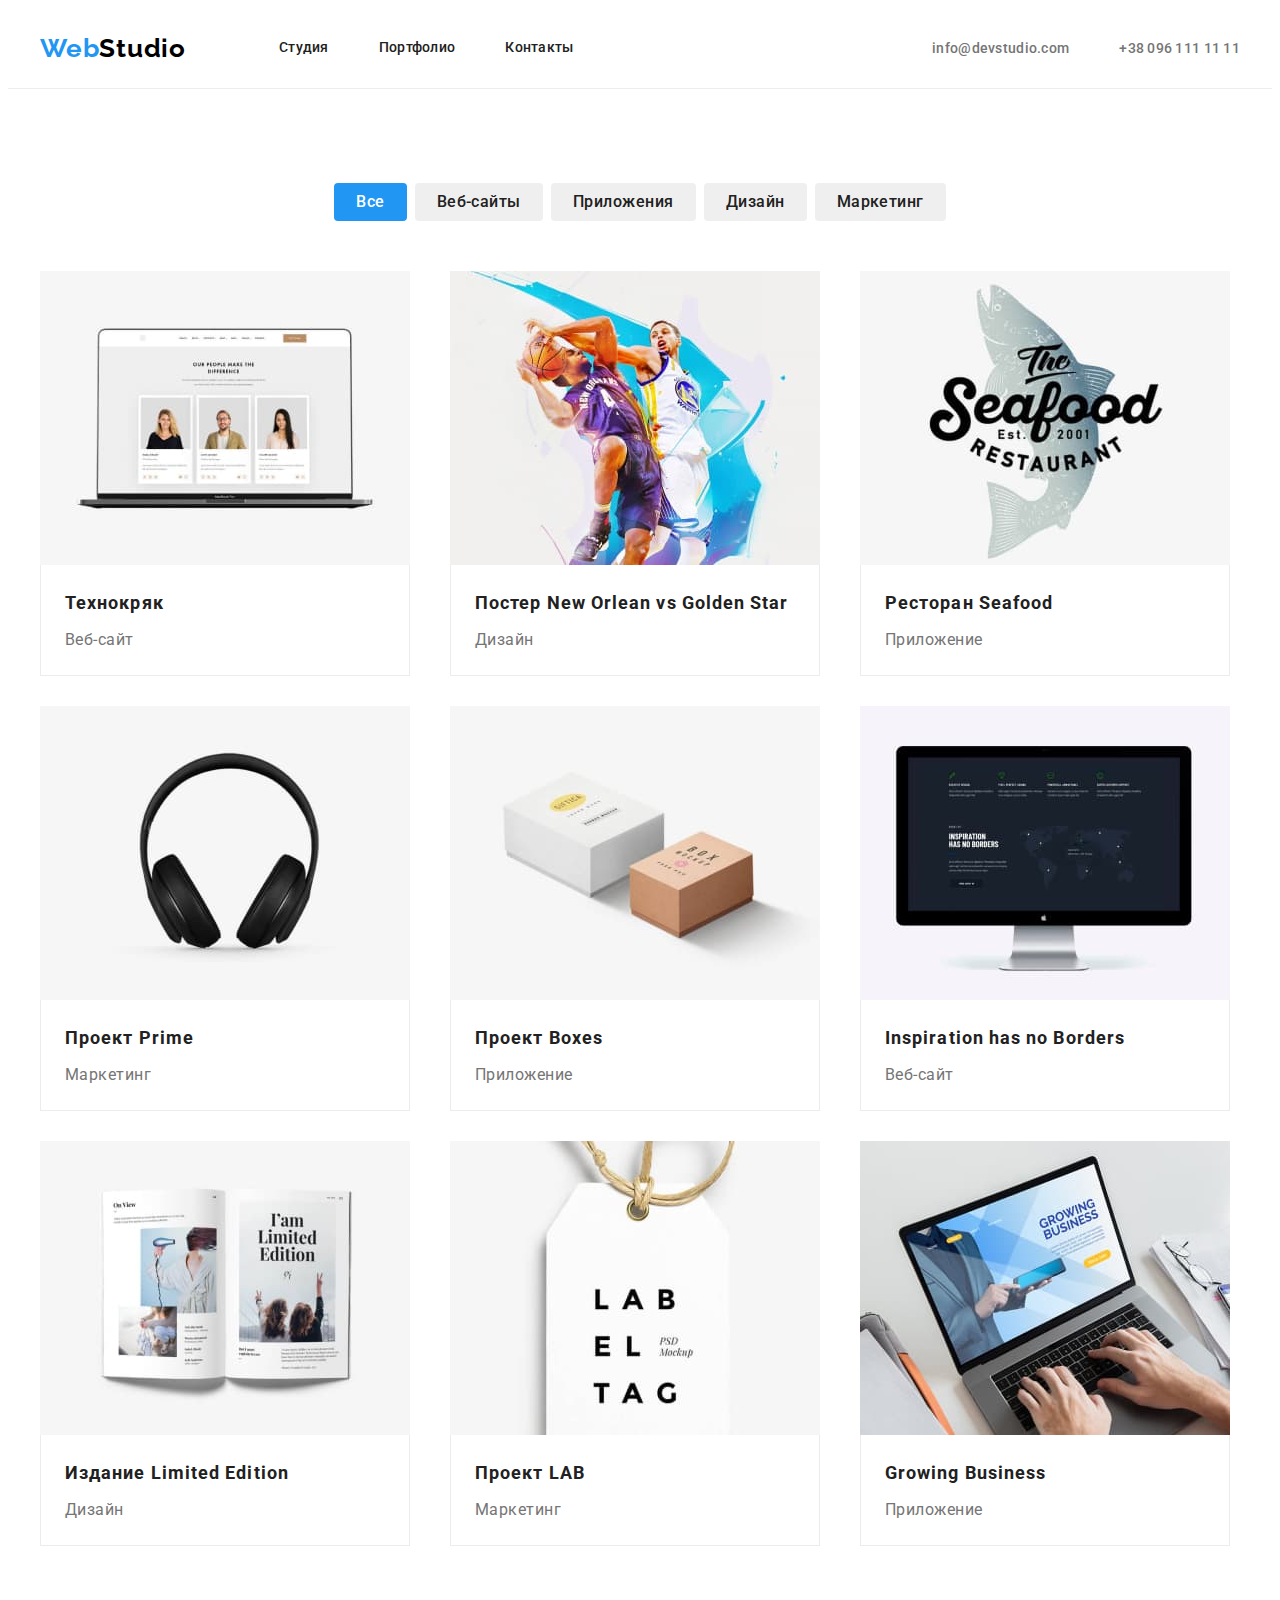
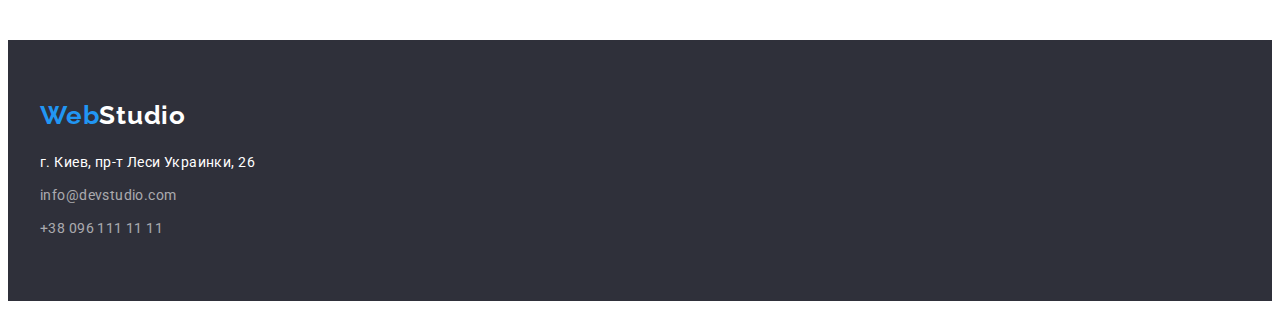
==== portfolio.html @ a1114e15 "start" ====
<!DOCTYPE html>
<html lang="en">
<head>
    <meta charset="UTF-8">
    <meta http-equiv="X-UA-Compatible" content="IE=edge">
    <meta name="viewport" content="width=device-width, initial-scale=1.0">
    <link rel="preconnect" href="https://fonts.googleapis.com">
    <link rel="preconnect" href="https://fonts.gstatic.com" crossorigin>
    <link href="https://fonts.googleapis.com/css2?family=Raleway:wght@700&family=Roboto:wght@400;500;700;900&display=swap"
    rel="stylesheet">
    <link rel="stylesheet" href="https://cdnjs.cloudflare.com/ajax/libs/modern-normalize/1.1.0/modern-normalize.min.css"
        integrity="sha512-wpPYUAdjBVSE4KJnH1VR1HeZfpl1ub8YT/NKx4PuQ5NmX2tKuGu6U/JRp5y+Y8XG2tV+wKQpNHVUX03MfMFn9Q=="
        crossorigin="anonymous" referrerpolicy="no-referrer" />
    <link rel="stylesheet" href="./css/styles.css">
    <title>Портфолио</title>
</head>
<body>
    <header class="header">
        <div class="container">
            <a class="logo-link" href="./index.html"><span class="logo-text">Web</span>Studio</a>
            <nav class="navigation">
                <ul class="nav-list list">
                    <li class="nav-item"><a class="nav-link link" href="./index.html">Студия</a></li>
                    <li class="nav-item"><a class="nav-link link" href="">Портфолио</a></li>
                    <li class="nav-item"><a class="nav-link link" href="">Контакты</a></li>
                </ul>
            </nav>
            <ul class="header-list list">
                <li class="header-item"><a class="header-link link"
                        href="mailto:https://www.webstudio.com">info@devstudio.com</a></li>
                <li class="header-item"><a class="header-link link" href="tel:+380961111111">+38 096 111 11 11</a></li>
            </ul>
        </div>
    </header>

    <main class="main">
    <section class="section-btn">
        <div class="container">
            <ul class="btn-list list">
                <li class="btn-item"><button class="btn-text current" type="button">Все</button></li>
                <li class="btn-item"><button class="btn-text" type="button">Веб-сайты</button></li>
                <li class="btn-item"><button class="btn-text" type="button">Приложения</button></li>
                <li class="btn-item"><button class="btn-text" type="button">Дизайн</button></li>
                <li class="btn-item"><button class="btn-text" type="button">Маркетинг</button></li>
            </ul>
        </div>
        <div class="container">
            <ul class="project-list list">
                <li class="project-item">
                    <img class="project-image" src="./images/project1.jpg" width="370" alt="Изображение проекта">
                    <div class="project-content">
                    <h2 class="project-title">Технокряк</h2>
                    <p class="project-text">Веб-сайт</p>
                    </div>
                </li>
                <li class="project-item">
                    <img class="project-image" src="./images/project2.jpg" width="370" alt="Изображение проектаИзображение проекта">
                    <div class="project-content">
                    <h2 class="project-title">Постер New Orlean vs Golden Star</h2>
                    <p class="project-text">Дизайн</p>
                    </div>
                </li>
                <li class="project-item">
                    <img class="project-image" src="./images/project3.jpg" width="370" alt="Изображение проекта">
                    <div class="project-content">
                    <h2 class="project-title">Ресторан Seafood</h2>
                    <p class="project-text">Приложение</p>
                    </div>
                </li>
                <li class="project-item">
                    <img class="project-image" src="./images/project4.jpg" width="370" alt="Изображение проекта">
                    <div class="project-content">
                    <h2 class="project-title">Проект Prime</h2>
                    <p class="project-text">Маркетинг</p>
                    </div>
                </li>
                <li class="project-item">
                    <img class="project-image" src="./images/project5.jpg" width="370" alt="Изображение проекта">
                    <div class="project-content">
                    <h2 class="project-title">Проект Boxes</h2>
                    <p class="project-text">Приложение</p>
                    </div>
                </li>
                <li class="project-item">
                    <img class="project-image" src="./images/project6.jpg" width="370" alt="Изображение проекта">
                    <div class="project-content">
                    <h2 class="project-title">Inspiration has no Borders</h2>
                    <p class="project-text">Веб-сайт</p>
                    </div>
                </li>
                <li class="project-item">
                    <img class="project-image" src="./images/project7.jpg" width="370" alt="Изображение проекта">
                    <div class="project-content">
                    <h2 class="project-title">Издание Limited Edition</h2>
                    <p class="project-text">Дизайн</p>
                    </div>
                </li>
                <li class="project-item">
                    <img class="project-image" src="./images/project8.jpg" width="370" alt="Изображение проекта">
                    <div class="project-content">
                    <h2 class="project-title">Проект LAB</h2>
                    <p class="project-text">Маркетинг</p>
                    </div>
                </li>
                <li class="project-item">
                    <img class="project-image" src="./images/project9.jpg" width="370" alt="Изображение проекта">
                    <div class="project-content">
                    <h2 class="project-title">Growing Business</h2>
                    <p class="project-text">Приложение</p>
                    </div>
                </li>
            </ul>
        </div>
    </section>
    </main>
    
    <footer class="footer">
        <div class="container">
            <a class="logo-bottom-link" href=""><span class="logo-bottom-text">Web</span>Studio</a>
            <address class="address">
                <span class="address-text">г. Киев, пр-т Леси Украинки, 26</span>
                <a class="address-link link" href="mailto:https://www.webstudio.com">info@devstudio.com</a>
                <a class="address-link-bottom link" href="tel:+380961111111">+38 096 111 11 11</a>
            </address>
        </div>
    </footer>
</body>
</html>
---- css/styles.css ----
:root {
    --primary-text-color: #212121;
    --secondary-text-color: #757575;
    --acent-text-color: #2196f3;
}

body {
    font-family: 'Roboto', sans-serif;
    color: var(--primary-text-color);
}

p, h1, h2, h3, h4, h5, h6 {
    margin: 0;
}
 ul {
     padding-left: 0;
     margin: 0;
 }

 .container {
     width: 1200px;
     padding-left: 15px;
     padding-right: 15px;
     margin: 0 auto;
 }

.link {
    text-decoration: none;
}

.list {
    list-style: none;
}

.centered {
    text-align: center;
}

.header {
    border-bottom-width: 1px;
    border-bottom-style: solid;
    border-bottom-color: #ECECEC
}

.header .container {
    display: flex;
    align-items: center;
}
/* ----------------------LOGO----------------------------- */
.logo-link {
    text-decoration: none;
    font-family: 'Raleway', sans-serif;
    font-weight: 700;
    font-size: 26px;
    line-height: 1.19;
    letter-spacing: 0.03em;
    color: #000000;

    margin-right: 93px;
}

.logo-text {
    font-weight: 700;
    font-size: 26px;
    line-height: 1.19;
    letter-spacing: 0.03em;
    color: var(--acent-text-color)
}

.nav-list {
    display: flex;
}

.nav-item:not(:last-child) {
    margin-right: 50px;
}

.nav-link {
    display: block;
    font-weight: 500;
    font-size: 14px;
    line-height: 1.14;
    letter-spacing: 0.02em;
    color: var(--primary-text-color);

    padding-top: 32px;
    padding-bottom: 32px;
}

.header-list {
    display: flex;
    margin-left: auto;
}

.header-item:not(:last-child) {
    margin-right: 50px;
}

.header-link {
    font-weight: 500;
    font-size: 14px;
    line-height: 1.14;
    letter-spacing: 0.02em;
    color: var(--secondary-text-color);
}

.link:hover, 
.link:focus, 
.link:active {
    color: var(--acent-text-color);
}


/* ----------------------HERO----------------------------- */

.hero {
    background-color: #2F303A
}

.hero .container {
    padding-top: 200px;
    padding-bottom: 200px;
}

.hero-title {
    font-weight: 900;
    font-size: 44px;
    line-height: 1.36;
    text-align: center;
    letter-spacing: 0.06em;
    text-transform: uppercase;
    color: #FFFFFF;
    margin-bottom: 30px;
    width: 696px;
    margin-left: auto;
    margin-right: auto;
}

.hero-btn {
    display: inline-block;
    background-color: var(--acent-text-color);
    font-family: 'Roboto', sans-serif;
    font-weight: 700;
    font-size: 16px;
    line-height: 1.88;
  
    text-align: center;
    letter-spacing: 0.06em;
    color: #FFFFFF;
    cursor: pointer;
    min-width: 200px;
    padding: 10px 32px;
    border-radius: 4px;
    border: 0px;
}

/* ----------------------QUALITIES----------------------------- */

.qualities {
    padding-top: 94px;
    padding-bottom: 94px;
}

.qualities-list {
    display: flex;
}

.qualities-item:not(:last-child) {
    margin-right: 30px;
}

.qualities-title {
    font-weight: 700;
    font-size: 14px;
    line-height: 1.14;
    letter-spacing: 0.03em;
    text-transform: uppercase;
    margin-bottom: 10px;
}

.qualities-text {
    font-size: 14px;
    line-height: 1.71;
    letter-spacing: 0.03em;
    color: var(--secondary-text-color);
    width: 270px;
}

/* ----------------------ABOUT----------------------------- */

.about {
    padding-bottom: 94px;
}

.about-title {
    font-weight: 700;
    font-size: 36px;
    line-height: 1.17;
    text-align: center;
    letter-spacing: 0.03em;
    margin-bottom: 50px;
}

.about-list {
    display: flex;
}

.about-item:not(:last-child) {
    margin-right: 30px;
}

.about-image {
    display: block;
}

/* ----------------------TEAM----------------------------- */

.team {
    background-color: #F5F4FA;
    padding-top: 94px;
    padding-bottom: 94px;
}

.team-main-title {
    font-weight: 700;
    font-size: 36px;
    line-height: 1.17;
    text-align: center;
    letter-spacing: 0.03em;
    margin-bottom: 50px;
}

.team-list {
    display: flex;
}

.team-item:not(:last-child) {
    margin-right: 30px;
}

.team-title {
    font-weight: 500;
    font-size: 16px;
    line-height: 1.19;
    text-align: center;
    letter-spacing: 0.03em;
    margin-bottom: 10px;
}

.team-image {
    display: block;
}

.team-content {
    padding-top: 30px;
    padding-bottom: 30px;
}



.team-text {
    font-size: 16px;
    line-height: 1.19;
    text-align: center;
    letter-spacing: 0.03em;
    color: var(--secondary-text-color);
}

/* ----------------------FOOTER----------------------------- */

.footer {
    background-color: #2F303A;
    padding-top: 60px;
    padding-bottom: 60px;
}

.logo-bottom-link {
    display: block;
    font-family: 'Raleway';
    font-weight: 700;
    font-size: 26px;
    line-height: 1.19;
    letter-spacing: 0.03em;
    color: #FFFFFF;
    text-decoration: none;
    margin-bottom: 20px;
}

.logo-bottom-text {
    font-family: 'Raleway';
    font-weight: 700;
    font-size: 26px;
    line-height: 1.19;
    letter-spacing: 0.03em;
    color: var(--acent-text-color);
}

.address-text {
    display: block;
    font-style: normal;
    font-size: 14px;
    line-height: 1.71;
    letter-spacing: 0.03em;
    color: #FFFFFF;
    margin-bottom: 9px;
}

.address-link {
    display: block;
    font-style: normal;
    font-weight: 400;
    font-size: 14px;
    line-height: 1.71;
    letter-spacing: 0.03em;
    color: rgba(255, 255, 255, 0.6);
    margin-bottom: 9px;
}

.address-link-bottom {
    font-style: normal;
    font-weight: 400;
    font-size: 14px;
    line-height: 1.71;
    letter-spacing: 0.03em;
    color: rgba(255, 255, 255, 0.6);
}

/* ----------------------BUTTONS--------------------------- */

.section-btn {
    padding-top: 94px;
    padding-bottom: 94px;
}

.btn-list {
    display: flex;
    justify-content: center;
    margin-bottom: 50px;
}

.btn-item:not(:last-child) {
    margin-right: 8px;
}

.btn-text {
    font-family: 'Roboto';
    font-weight: 500;
    font-size: 16px;
    line-height: 1.62;
    text-align: center;
    letter-spacing: 0.03em;
    color: var(--primary-text-color);
    cursor: pointer;
    border-radius: 4px;
    border: 0px;
    padding: 6px 22px;
}

.current {
    background-color: #2196F3;
    color: #FFFFFF;
}

.btn-text:hover,
.btn-text:focus {
    background-color: #2196F3;
    color: #FFFFFF;
}

/* ----------------------PROJECT--------------------------- */

.project-list {
    display: flex;
    flex-wrap: wrap;
    margin-left: -30px;
    margin-bottom: -30px;
}

.project-item {
    width: calc(100% / 3 - 30px);
    margin-left: 30px;
    margin-bottom: 30px;
}

.project-image {
    display: block;
}

.project-content {
    box-sizing: border-box;
    width: 370px;
    padding: 20px 24px;
    border-width: 1px;
    border-style: solid;
    border-color: #ECECEC;
    border-top: none
}

.project-title {
    font-size: 18px;
    line-height: 2.0;
    letter-spacing: 0.06em;
    margin-bottom: 4px;
}

.project-text {
    font-size: 16px;
    line-height: 1.88;
    letter-spacing: 0.03em;
    color: var(--secondary-text-color);
}
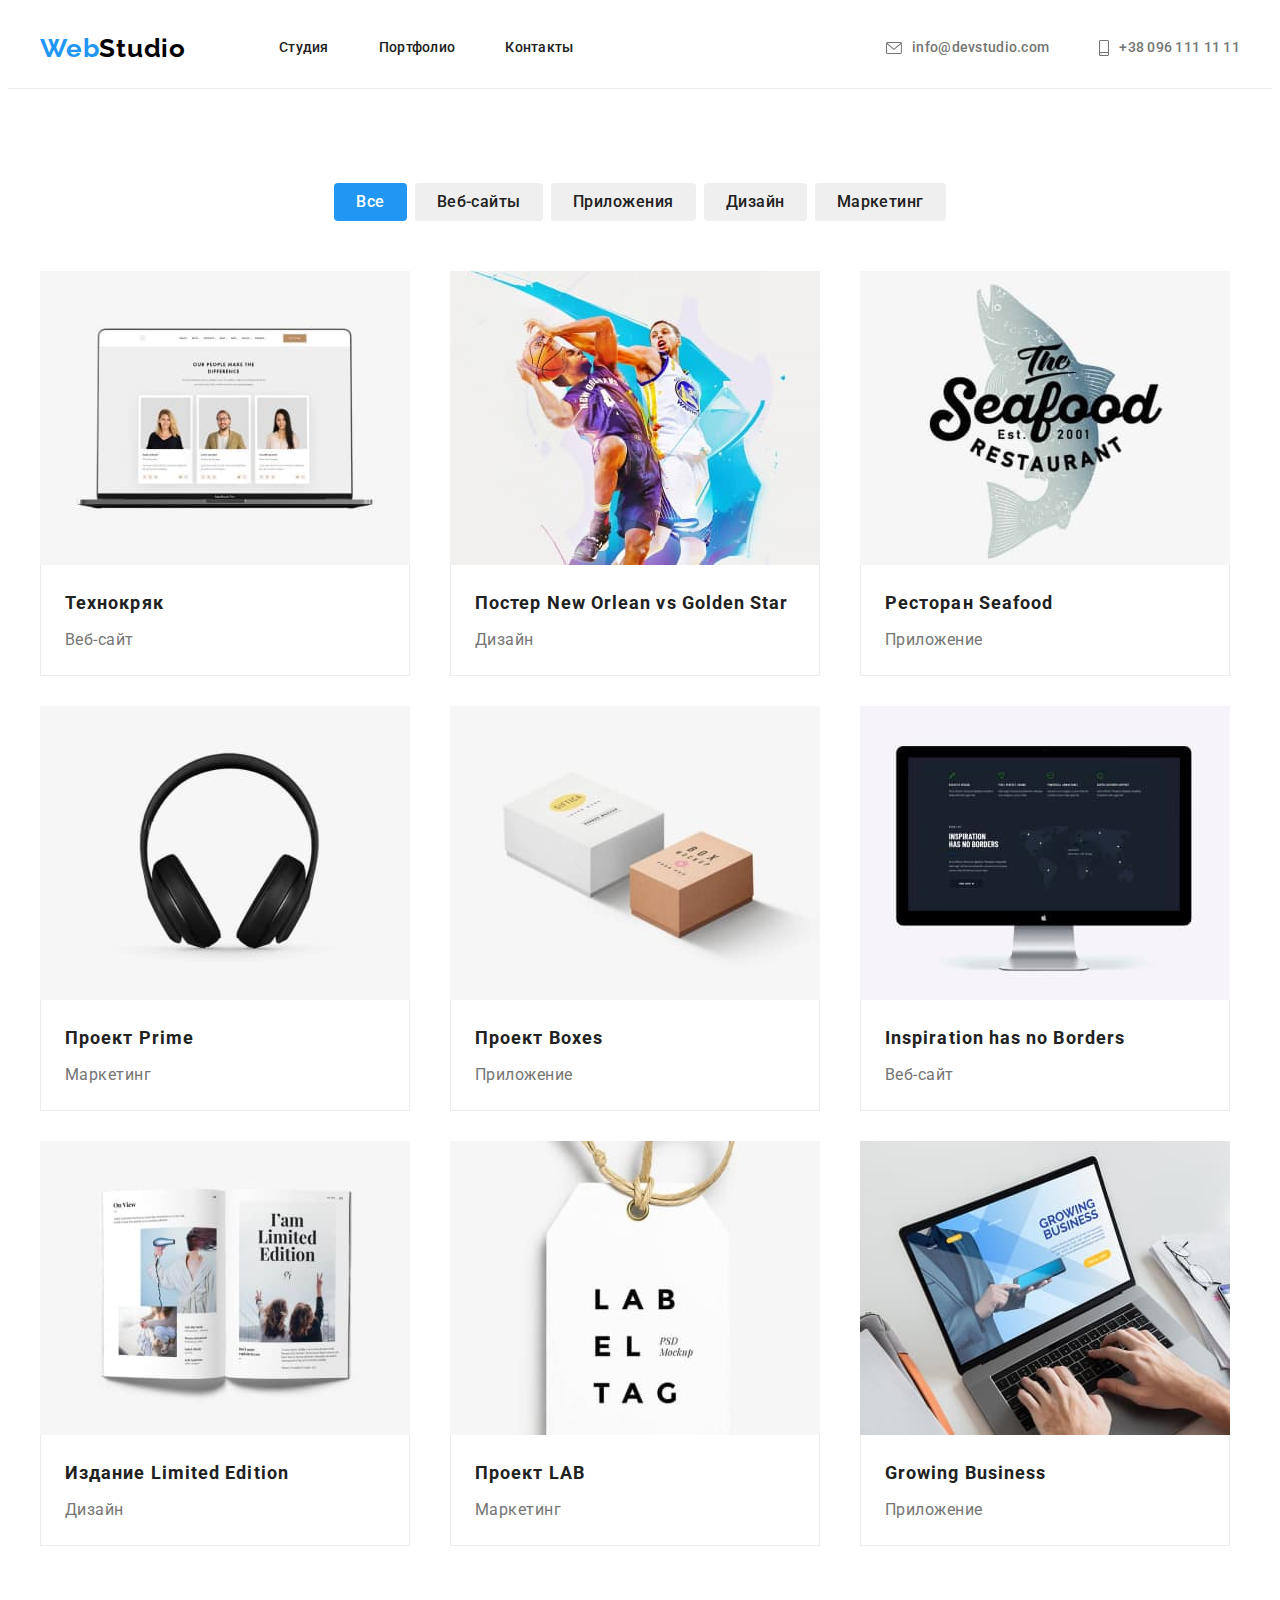
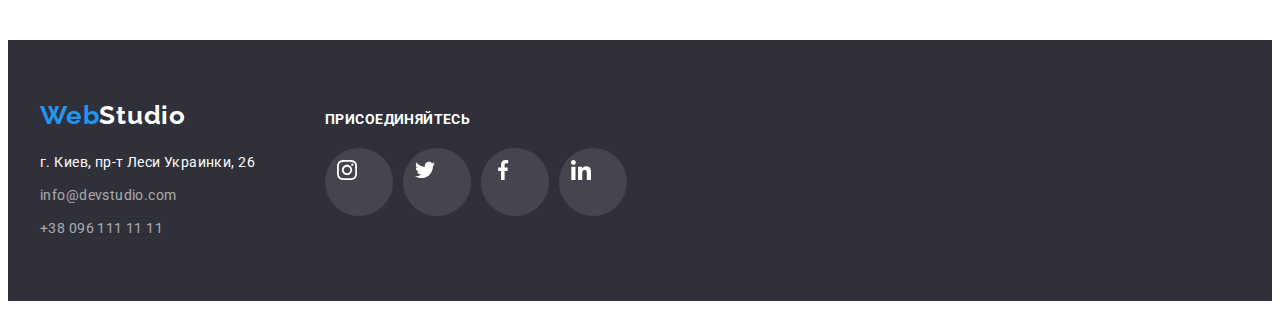
==== commit c4017709: "finish" ====
--- a/portfolio.html
+++ b/portfolio.html
@@ -21,14 +21,19 @@
             <nav class="navigation">
                 <ul class="nav-list list">
                     <li class="nav-item"><a class="nav-link link" href="./index.html">Студия</a></li>
-                    <li class="nav-item"><a class="nav-link link" href="">Портфолио</a></li>
+                    <li class="nav-item"><a class="nav-link link" href="./portfolio.html">Портфолио</a></li>
                     <li class="nav-item"><a class="nav-link link" href="">Контакты</a></li>
                 </ul>
             </nav>
             <ul class="header-list list">
-                <li class="header-item"><a class="header-link link"
-                        href="mailto:https://www.webstudio.com">info@devstudio.com</a></li>
-                <li class="header-item"><a class="header-link link" href="tel:+380961111111">+38 096 111 11 11</a></li>
+                <li class="header-item"><a class="header-link link" href="mailto:https://www.webstudio.com">
+                        <svg class="header-link-icon" width="16" height="12">
+                            <use href="./images/icons.svg#icon-envelope"></use>
+                        </svg> info@devstudio.com</a></li>
+                <li class="header-item"><a class="header-link link" href="tel:+380961111111">
+                        <svg class="header-link-icon" width="10" height="16">
+                            <use href="./images/icons.svg#icon-smartphone"></use>
+                        </svg>+38 096 111 11 11</a></li>
             </ul>
         </div>
     </header>
@@ -116,12 +121,44 @@
     
     <footer class="footer">
         <div class="container">
-            <a class="logo-bottom-link" href=""><span class="logo-bottom-text">Web</span>Studio</a>
-            <address class="address">
-                <span class="address-text">г. Киев, пр-т Леси Украинки, 26</span>
-                <a class="address-link link" href="mailto:https://www.webstudio.com">info@devstudio.com</a>
-                <a class="address-link-bottom link" href="tel:+380961111111">+38 096 111 11 11</a>
-            </address>
+            <div class="adress-container">
+                <a class="logo-bottom-link" href=""><span class="logo-bottom-text">Web</span>Studio</a>
+                <address class="address">
+                    <span class="address-text">г. Киев, пр-т Леси Украинки, 26</span>
+                    <a class="address-link link" href="mailto:https://www.webstudio.com">info@devstudio.com</a>
+                    <a class="address-link-bottom link" href="tel:+380961111111">+38 096 111 11 11</a>
+                </address>
+            </div>
+            <div class="join">
+                <h2 class="join-title">присоединяйтесь</h2>
+                <ul class="join-list list">
+                    <li class="join-item">
+                        <a class="join-link" href="">
+                            <svg class="join-link-icon" width="20" height="20">
+                                <use href="./images/icons.svg#icon-instagram"></use>
+                            </svg>
+                        </a>
+                    </li>
+                    <li class="join-item">
+                        <a class="join-link" href="">
+                            <svg class="join-link-icon" width="20" height="20">
+                                <use href="./images/icons.svg#icon-twitter"></use>
+                            </svg></a>
+                    </li>
+                    <li class="join-item">
+                        <a class="join-link" href="">
+                            <svg class="join-link-icon" width="20" height="20">
+                                <use href="./images/icons.svg#icon-facebook"></use>
+                            </svg></a>
+                    </li>
+                    <li class="join-item">
+                        <a class="join-link" href="">
+                            <svg class="join-link-icon" width="20" height="20">
+                                <use href="./images/icons.svg#icon-linkedin"></use>
+                            </svg></a>
+                    </li>
+                </ul>
+            </div>
         </div>
     </footer>
 </body>
--- a/css/styles.css
+++ b/css/styles.css
@@ -90,31 +90,51 @@
 .header-list {
     display: flex;
     margin-left: auto;
+    align-items: center;
 }
 
 .header-item:not(:last-child) {
     margin-right: 50px;
 }
 
+
 .header-link {
+    display: flex;
+    align-items: center;
     font-weight: 500;
     font-size: 14px;
     line-height: 1.14;
     letter-spacing: 0.02em;
     color: var(--secondary-text-color);
+    fill: var(--secondary-text-color);
 }
 
 .link:hover, 
 .link:focus, 
 .link:active {
     color: var(--acent-text-color);
-}
-
+    fill: var(--acent-text-color);
+}
+
+.header-link-icon {
+    margin-right: 10px;
+}
 
 /* ----------------------HERO----------------------------- */
 
 .hero {
-    background-color: #2F303A
+    max-width: 1600px;
+    height: 600px;
+    margin-right: auto;
+    margin-left: auto;
+    background-image: linear-gradient(to right,
+        rgba(47, 48, 58, 0.4),
+        rgba(47, 48, 58, 0.4)
+    ), 
+    url(../images/bg-image.jpg);
+    background-repeat: no-repeat;
+    background-size: cover;
+    background-position: center;
 }
 
 .hero .container {
@@ -168,6 +188,19 @@
 .qualities-item:not(:last-child) {
     margin-right: 30px;
 }
+ 
+.qualities-item-container {
+    display: flex;
+    width: 270px;
+    padding: 25px 100px;
+    background-color: #F5F4FA;
+    margin-bottom: 30px;
+}
+
+/* .qualities-item-icon {
+    width: 70px;
+    height: 70px;
+} */
 
 .qualities-title {
     font-weight: 700;
@@ -252,8 +285,13 @@
 }
 
 .team-content {
+    background-color: #FFFFFF;
     padding-top: 30px;
     padding-bottom: 30px;
+    box-shadow: 0px 1px 3px rgba(0, 0, 0, 0.12),
+    0px 1px 1px rgba(0, 0, 0, 0.14),
+    0px 2px 1px rgba(0, 0, 0, 0.2);
+    border-radius: 0px 0px 4px 4px;
 }
 
 
@@ -264,6 +302,79 @@
     text-align: center;
     letter-spacing: 0.03em;
     color: var(--secondary-text-color);
+}
+
+.social {
+    display: flex;
+    justify-content: center;
+    margin-top: 16px;
+}
+
+.social-link {
+    display: inline-block;
+    width: 44px;
+    height: 44px;
+    border-radius: 50%;
+    padding: 12px;
+    fill: #AFB1B8;
+}
+
+.social-link:not(:last-child) {
+    margin-right: 10px;
+}
+
+.social-link:hover {
+    background-color: var(--acent-text-color);
+    fill: #FFFFFF;
+}
+
+/* ---------------------CLIENTS---------------------------- */
+
+.clients {
+    padding-top: 94px;
+    padding-bottom: 94px;
+}
+
+.client-title {
+    font-weight: 700;
+    font-size: 36px;
+    line-height: 1.17;
+    text-align: center;
+    letter-spacing: 0.03em;
+    margin-bottom: 50px;
+}
+
+.client-list {
+    display: flex;
+    margin-left: auto;
+    align-items: center;
+}
+
+.client-item:not(:last-child) {
+    margin-right: 30px;
+}
+
+.client-item {
+    display: flex;
+    justify-content: center;
+}
+
+.client-link {
+    display: flex;
+    align-items: center;
+    width: 170px;
+    border: 1px solid #AFB1B8;
+    box-sizing: border-box;
+    border-radius: 4px;
+    padding: 15px 32px;
+}
+
+.client-link-icon {
+    fill: #AFB1B8;
+}
+
+.client-link-icon:hover {
+    fill: var(--acent-text-color);
 }
 
 /* ----------------------FOOTER----------------------------- */
@@ -274,6 +385,10 @@
     padding-bottom: 60px;
 }
 
+.footer .container {
+    display: flex;
+}
+
 .logo-bottom-link {
     display: block;
     font-family: 'Raleway';
@@ -325,12 +440,55 @@
     color: rgba(255, 255, 255, 0.6);
 }
 
+/* ---------------------JOIN-------------------------- */
+
+.join {
+    justify-content: center;
+    padding-top: 12px;
+    margin-left: 70px;
+}
+
+.join-title {
+    font-style: normal;
+    font-weight: 700;
+    font-size: 14px;
+    line-height: 1.14;
+    letter-spacing: 0.03em;
+    text-transform: uppercase;
+    color: #FFFFFF;
+    margin-bottom: 20px;
+}
+
+.join-list {
+    display: flex;
+    align-items: center;
+}
+
+.join-item:not(:last-child) {
+    margin-right: 10px;
+}
+
+.join-link {
+    display: inline-block;
+    width: 44px;
+    height: 44px;
+    border-radius: 50%;
+    padding: 12px;
+    background-color: rgba(255, 255, 255, 0.1);
+    fill: #FFFFFF;
+}
+
+.join-link:hover {
+    background-color: var(--acent-text-color);
+}
+
 /* ----------------------BUTTONS--------------------------- */
 
 .section-btn {
     padding-top: 94px;
     padding-bottom: 94px;
 }
+
 
 .btn-list {
     display: flex;
@@ -365,6 +523,9 @@
 .btn-text:focus {
     background-color: #2196F3;
     color: #FFFFFF;
+    box-shadow: 0px 3px 1px rgba(0, 0, 0, 0.1),
+    0px 1px 2px rgba(0, 0, 0, 0.08),
+    0px 2px 2px rgba(0, 0, 0, 0.12);
 }
 
 /* ----------------------PROJECT--------------------------- */
@@ -380,6 +541,13 @@
     width: calc(100% / 3 - 30px);
     margin-left: 30px;
     margin-bottom: 30px;
+}
+
+.project-item:hover {
+    cursor: pointer;
+    box-shadow: 0px 1px 1px rgba(0, 0, 0, 0.12),
+    0px 4px 4px rgba(0, 0, 0, 0.06),
+    1px 4px 6px rgba(0, 0, 0, 0.16);
 }
 
 .project-image {
